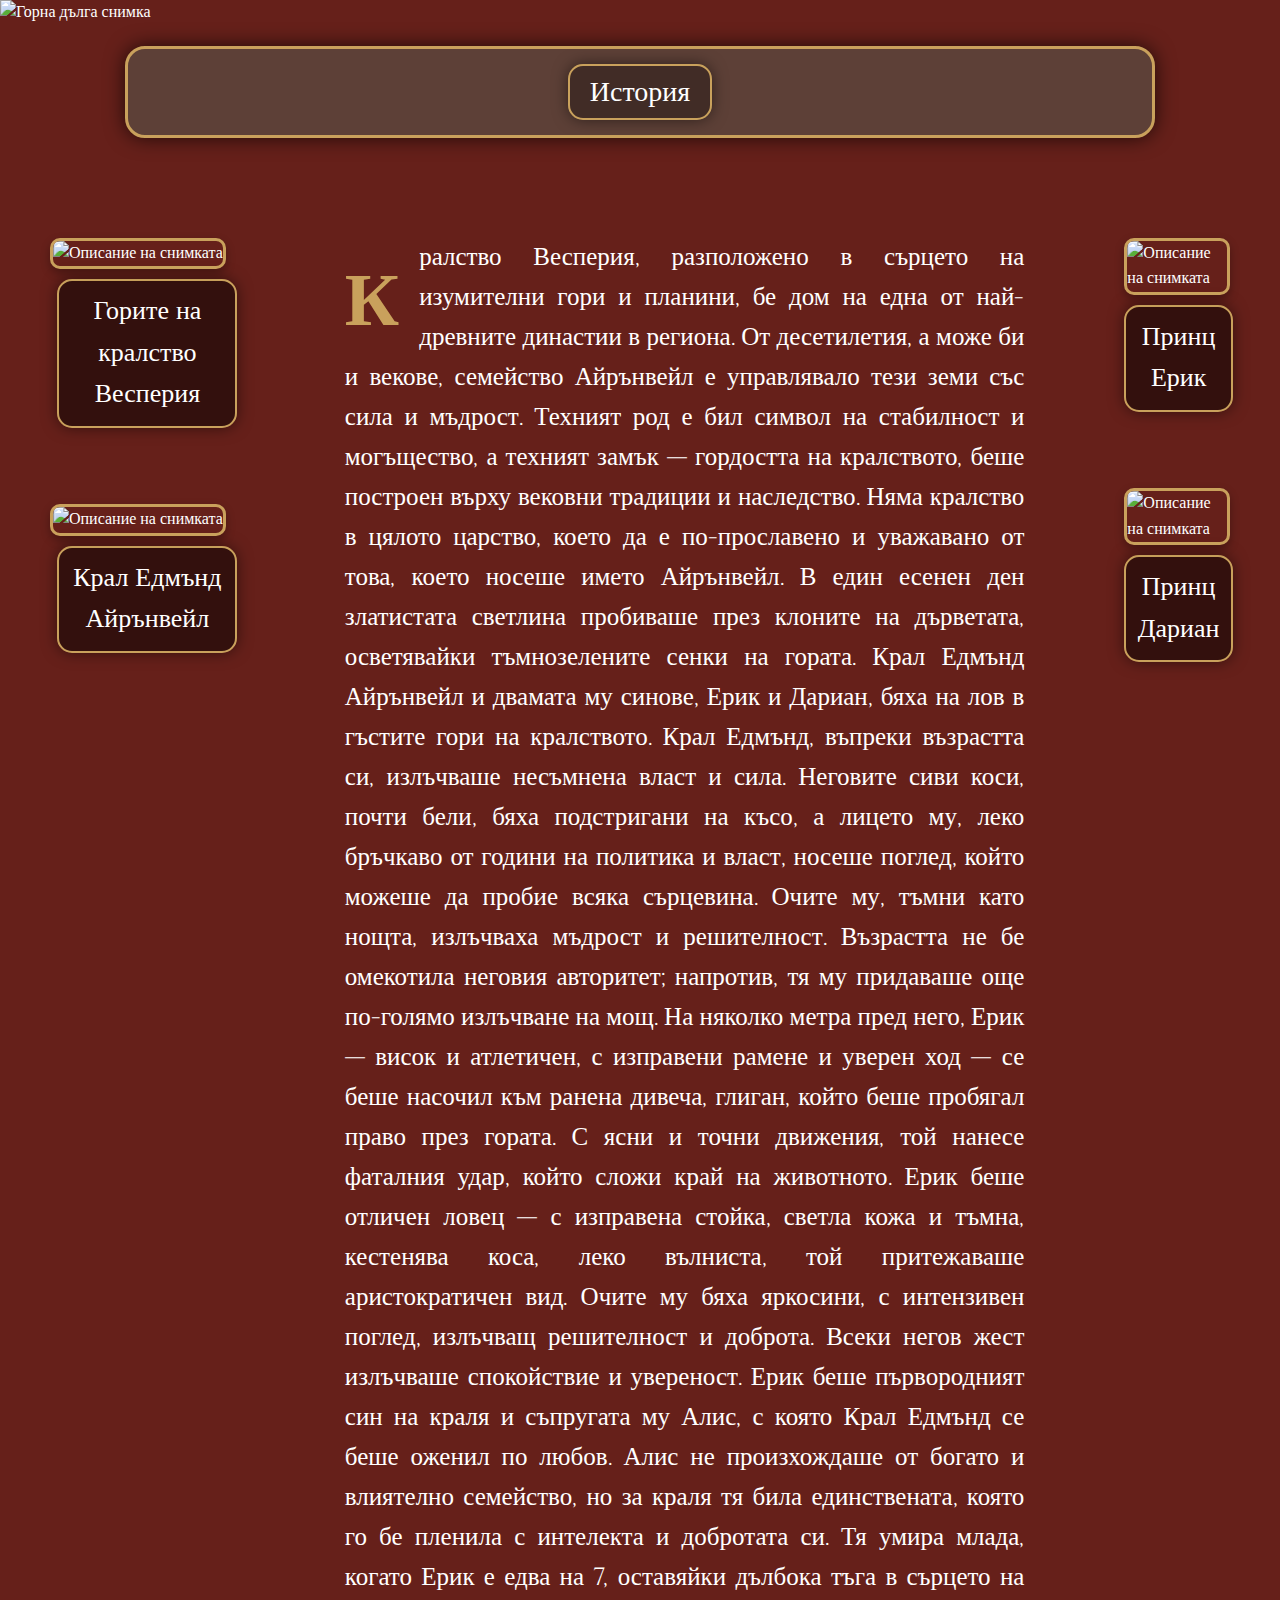
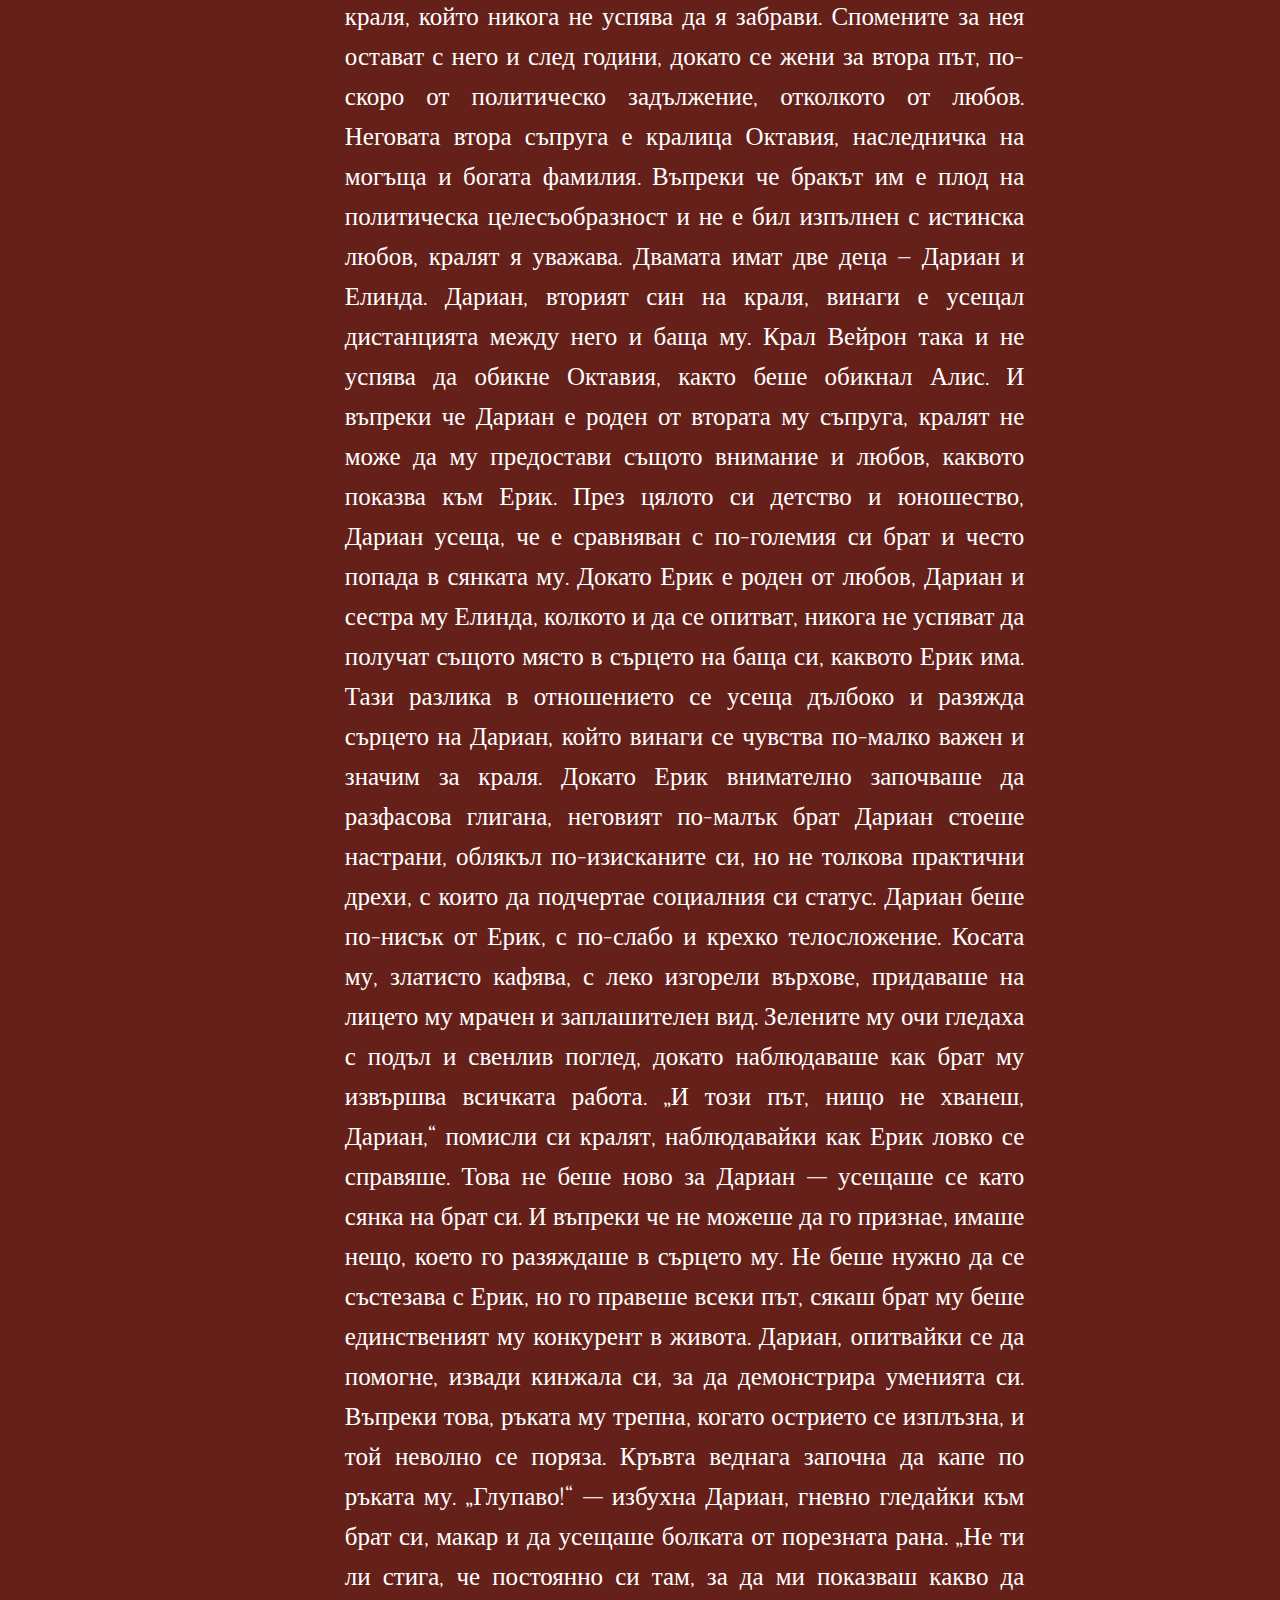
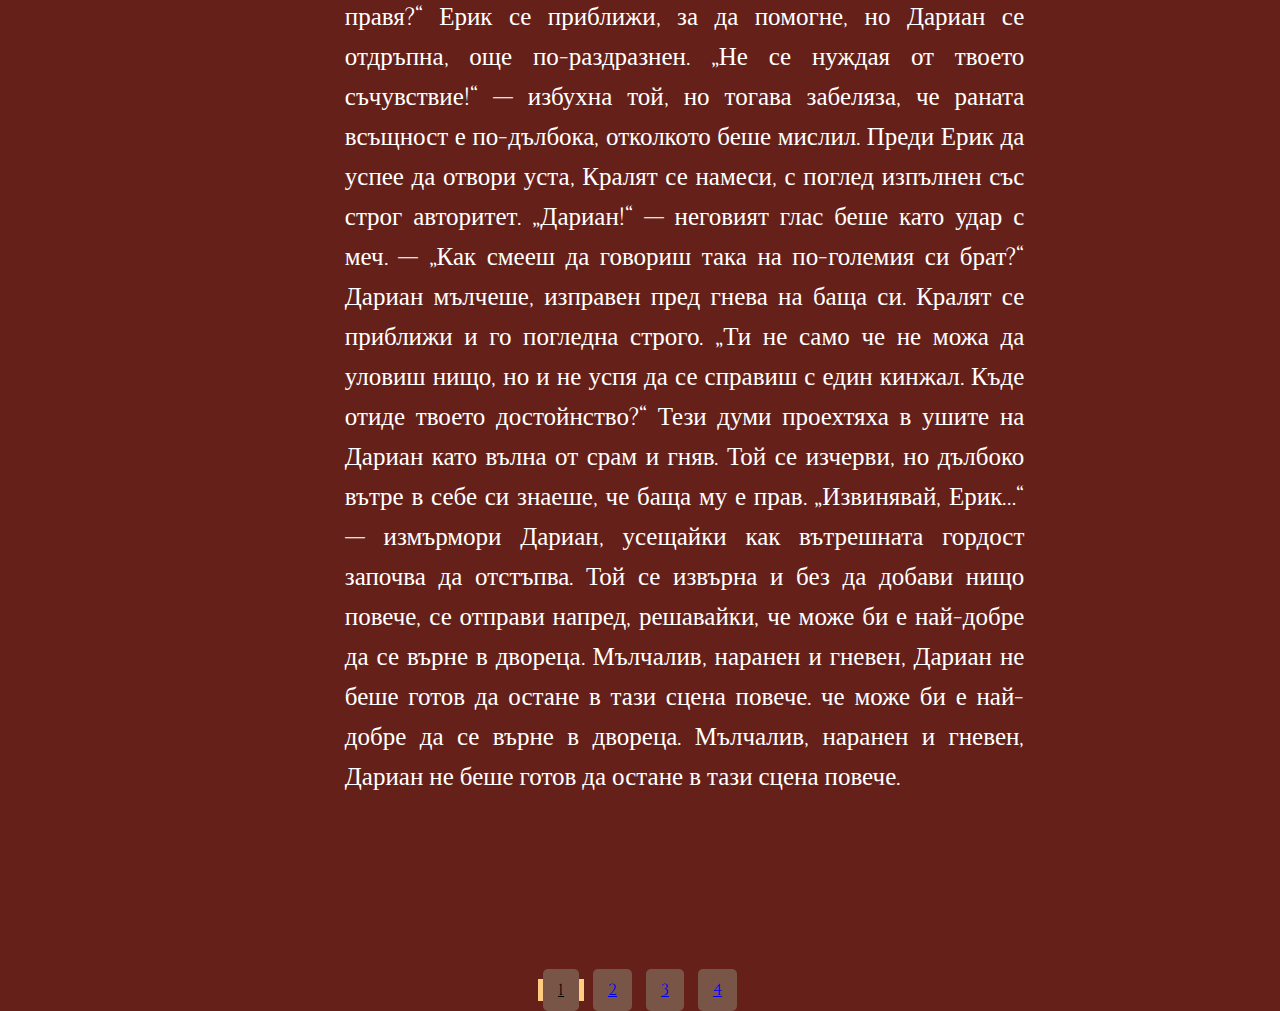
==== index.html @ 75ca9910 "Add files via upload" ====
<!DOCTYPE html>
<html lang="bg">
<head>
    <meta charset="UTF-8">
    <meta name="viewport" content="width=device-width, initial-scale=1.0">
    <title>История</title>
    
    <link href="https://fonts.googleapis.com/css2?family=Cinzel:wght@700&family=MedievalSharp&display=swap" rel="stylesheet">
    <link rel="stylesheet" href="style.css">
</head>
<body>
    <header>
        <img src="images /headimage.jpeg" alt="Горна дълга снимка">
    </header>

    <nav>
        <button>История</button>
    </nav>

    <main>
        <div class="side-images">
            <div class="image-item">
                <img src="images /image1.jpeg" alt="Описание на снимката">
                <p>Горите на кралство Весперия</p>
            </div>
            <div class="image-item">
                <img src="images /image2.jpeg" alt="Описание на снимката">
                <p>Крал Едмънд Айрънвейл</p>
            </div>
        </div>
        <article>
            <p>
                Кралство Весперия, разположено в сърцето на изумителни гори и планини, бе дом на една от най-древните династии в региона. От десетилетия, а може би и векове, семейство Айрънвейл е управлявало тези земи със сила и мъдрост. Техният род е бил символ на стабилност и могъщество, а техният замък — гордостта на кралството, беше построен върху вековни традиции и наследство. Няма кралство в цялото царство, което да е по-прославено и уважавано от това, което носеше името Айрънвейл.
В един есенен ден златистата светлина пробиваше през клоните на дърветата, осветявайки тъмнозелените сенки на гората. Крал Едмънд Айрънвейл и двамата му синове, Ерик и Дариан, бяха на лов в гъстите гори на кралството. Крал Едмънд, въпреки възрастта си, излъчваше несъмнена власт и сила. Неговите сиви коси, почти бели, бяха подстригани на късо, а лицето му, леко бръчкаво от години на политика и власт, носеше поглед, който можеше да пробие всяка сърцевина. Очите му, тъмни като нощта, излъчваха мъдрост и решителност. Възрастта не бе омекотила неговия авторитет; напротив, тя му придаваше още по-голямо излъчване на мощ.
На няколко метра пред него, Ерик — висок и атлетичен, с изправени рамене и уверен ход — се беше насочил към ранена дивеча, глиган, който беше пробягал право през гората. С ясни и точни движения, той нанесе фаталния удар, който сложи край на животното. Ерик беше отличен ловец — с изправена стойка, светла кожа и тъмна, кестенява коса, леко вълниста, той притежаваше аристократичен вид. Очите му бяха яркосини, с интензивен поглед, излъчващ решителност и доброта. Всеки негов жест излъчваше спокойствие и увереност.
Ерик беше първородният син на краля и съпругата му Алис, с която Крал Едмънд се беше оженил по любов. Алис не произхождаше от богато и влиятелно семейство, но за краля тя била единствената, която го бе пленила с интелекта и добротата си. Тя умира млада, когато Ерик е едва на 7, оставяйки дълбока тъга в сърцето на краля, който никога не успява да я забрави. Спомените за нея остават с него и след години, докато се жени за втора път, по-скоро от политическо задължение, отколкото от любов.
Неговата втора съпруга е кралица Октавия, наследничка на могъща и богата фамилия. Въпреки че бракът им е плод на политическа целесъобразност и не е бил изпълнен с истинска любов, кралят я уважава. Двамата имат две деца – Дариан и Елинда. Дариан, вторият син на краля, винаги е усещал дистанцията между него и баща му. Крал Вейрон така и не успява да обикне Октавия, както беше обикнал Алис. И въпреки че Дариан е роден от втората му съпруга, кралят не може да му предостави същото внимание и любов, каквото показва към Ерик. През цялото си детство и юношество, Дариан усеща, че е сравняван с по-големия си брат и често попада в сянката му.
Докато Ерик е роден от любов, Дариан и сестра му Елинда, колкото и да се опитват, никога не успяват да получат същото място в сърцето на баща си, каквото Ерик има. Тази разлика в отношението се усеща дълбоко и разяжда сърцето на Дариан, който винаги се чувства по-малко важен и значим за краля.
Докато Ерик внимателно започваше да разфасова глигана, неговият по-малък брат Дариан стоеше настрани, облякъл по-изисканите си, но не толкова практични дрехи, с които да подчертае социалния си статус. Дариан беше по-нисък от Ерик, с по-слабо и крехко телосложение. Косата му, златисто кафява, с леко изгорели върхове, придаваше на лицето му мрачен и заплашителен вид. Зелените му очи гледаха с подъл и свенлив поглед, докато наблюдаваше как брат му извършва всичката работа.
„И този път, нищо не хванеш, Дариан,“ помисли си кралят, наблюдавайки как Ерик ловко се справяше.
Това не беше ново за Дариан — усещаше се като сянка на брат си. И въпреки че не можеше да го признае, имаше нещо, което го разяждаше в сърцето му. Не беше нужно да се състезава с Ерик, но го правеше всеки път, сякаш брат му беше единственият му конкурент в живота.
Дариан, опитвайки се да помогне, извади кинжала си, за да демонстрира уменията си. Въпреки това, ръката му трепна, когато острието се изплъзна, и той неволно се поряза. Кръвта веднага започна да капе по ръката му.
„Глупаво!“ — избухна Дариан, гневно гледайки към брат си, макар и да усещаше болката от порезната рана. „Не ти ли стига, че постоянно си там, за да ми показваш какво да правя?“
Ерик се приближи, за да помогне, но Дариан се отдръпна, още по-раздразнен.
„Не се нуждая от твоето съчувствие!“ — избухна той, но тогава забеляза, че раната всъщност е по-дълбока, отколкото беше мислил.
Преди Ерик да успее да отвори уста, Кралят се намеси, с поглед изпълнен със строг авторитет.
„Дариан!“ — неговият глас беше като удар с меч. — „Как смееш да говориш така на по-големия си брат?“
Дариан мълчеше, изправен пред гнева на баща си. Кралят се приближи и го погледна строго. „Ти не само че не можа да уловиш нищо, но и не успя да се справиш с един кинжал. Къде отиде твоето достойнство?“
Тези думи проехтяха в ушите на Дариан като вълна от срам и гняв. Той се изчерви, но дълбоко вътре в себе си знаеше, че баща му е прав.
„Извинявай, Ерик…“ — измърмори Дариан, усещайки как вътрешната гордост започва да отстъпва.
Той се извърна и без да добави нищо повече, се отправи напред, решавайки, че може би е най-добре да се върне в двореца. Мълчалив, наранен и гневен, Дариан не беше готов да остане в тази сцена повече.
че може би е най-добре да се върне в двореца. Мълчалив, наранен и гневен, Дариан не беше готов да остане в тази сцена повече.
            </p>
        </article>
        


        <div class="side-images">

            <div class="image-item">
                <img src="images /image4.jpeg" alt="Описание на снимката">
                <p>Принц Ерик</p>
            </div>

            <div class="image-item">
                <img src="images /image3.jpeg" alt="Описание на снимката">
                <p>Принц Дариан</p>
            </div>

        </div>
    </main>

    <footer>
        <div class="pagination">
            <a href="index.html"class="active"><span>1</span></a>
            <a href="second.html" ><span>2</span></a>
            <a href="three.html"><span>3</span></a>
            <a href="four.html"><span>4</span></a>
        </div>
    </footer>
</body>
</html>
---- style.css ----
/* Общо за страницата */
body {
    font-family: 'Cinzel', serif;
    background-color: #66201a;
    color: white;
    margin: 0;
    padding: 0;
    line-height: 1.6;
}

/* Хедър изображение */
header img {
    width: 100%;
    height: 350px;
    object-fit: cover;
}

/* Навигация */
nav {
    background-color: #5d4037; /* Тъмно кафяв фон */
    padding: 15px 0;
    text-align: center;
    line-height: 1.6;
    border: 3px solid #c9a15c; /* Златист бордюр */
    border-radius: 20px; /* Закръглени ъгли */
    box-shadow: 0 0 20px rgba(0, 0, 0, 0.7); /* Дълбока сянка за изпъкване */
    max-width: 80%; /* По-стеснен контейнер */
    margin: 20px auto; /* Центрираме с отстояние отгоре и отдолу */
}

/* Бутоните вътре в навигацията */
nav button {
    background: rgba(0, 0, 0, 0.3); /* Полупрозрачен тъмен фон */
    border: 2px solid #c9a15c; /* Лека златиста рамка */
    color: white;
    font-size: 28px; /* Малко по-голям текст за заглавие */
    font-family: 'Old English Text MT', fantasy;
    padding: 10px 20px;
    border-radius: 15px; /* Закръглени ъгли на бутоните */
    box-shadow: 0 0 15px rgba(0, 0, 0, 0.5); /* Лека сянка за дълбочина */
    transition: all 0.3s ease; /* Плавна анимация при ховър */
}

/* Ховър ефект за бутоните */
nav button:hover {
    background-color: #ffcc80; /* Светло златист фон */
    color: black; /* Контрастен текст */
    transform: scale(1.1); /* Леко уголемяване при ховър */
}
/* Основен контейнер */
main {
    display: flex;
    justify-content: center;
    gap: 50px; /* Разстояние между текста и снимките */
    padding: 50px;
    max-width: 1500px; /* Позволяваме повече ширина */
    margin: 0 auto;
}

/* Контейнер за снимките */
.side-images {
    display: flex;
    flex-direction: column;
    gap: 50px;
    margin-top: 30px;
}

/* Стил на снимките */
.side-images img {
    width: 100%; /* Ширина на изображението според родителския контейнер */
    max-width: 500px; /* Ограничаваме максималната ширина на изображението */
    height: auto;
    border: 3px solid #c9a15c; /* Златиста рамка около изображението */
    border-radius: 10px; /* Закръглени ъгли за по-елегантен вид */
    box-shadow: 0 4px 10px rgba(0, 0, 0, 0.3); /* Лека сянка за дълбочина */
    transition: all 0.3s ease; /* Плавно преминаване между ефектите */
}

/* Ховър ефект за снимките */
.side-images img:hover {
    transform: scale(1.05); /* Леко уголемяване при ховър */
    box-shadow: 0 6px 15px rgba(0, 0, 0, 0.5); /* Засилена сянка при ховър */
}

/* Контейнер за бутони */
footer {
    margin-top: 50px;
    text-align: center;
}

/* Бутоните за страници */
.pagination span {
    padding: 10px 15px;
    margin: 5px;
    background-color: #795548;
    cursor: pointer;
    border-radius: 5px;
}

/* Активен бутон */
.pagination .active {
    background-color: #ffcc80;
    color: black;
}

/* Първа буква на абзаца */
article p::first-letter {
    font-size: 3em;
    font-family: 'MedievalSharp', cursive;
    font-weight: bold;
    color: #c9a15c;
    float: left;
    margin-right: 20px;
}

/* Заглавия */
article h1, article h2 {
    font-family: 'Cinzel', serif;
    font-size: 2em;
    text-align: center;
    color: white;
    margin-top: 20px;
    max-width: 700px;
    margin: 0 auto;
    padding: 0 20px;
}

/* Абзаци */
article p {
    flex: 1; /* Изпълва наличното пространство */
    max-width: 1300px; /* Достатъчно широк текст */
    margin: 0 auto;
    padding: 30px 50px;
    text-align: justify;
    margin-bottom: 50px;
    font-size: 25px;
    animation: fadeIn 1s ease-out;
}

/* Текст под снимките */
.side-images p {
    font-size: 26px;
    color: rgb(193, 90, 34);
    color: white;
    margin-top: 10px;
    text-align: center;
    padding: 10px; /* Отстояние вътре в рамката */
    border: 2px solid #c9a15c; /* Златист бордюр */
    border-radius: 15px; /* Закръглени ъгли */
    background-color: rgba(0, 0, 0, 0.5); /* Полупрозрачен тъмен фон */
    box-shadow: 0 0 15px rgba(0, 0, 0, 0.5); /* Лека сянка за дълбочина */
    width: 80%; /* Да не е прекалено широк текстът */
    margin-left: auto;
    margin-right: auto;
    font-family: 'Cinzel', serif; /* Средновековен стил */
}

@keyframes fadeIn {
    from {
        opacity: 0;
        transform: translateY(50px);
    }
    to {
        opacity: 1;
        transform: translateY(0);
    }
}
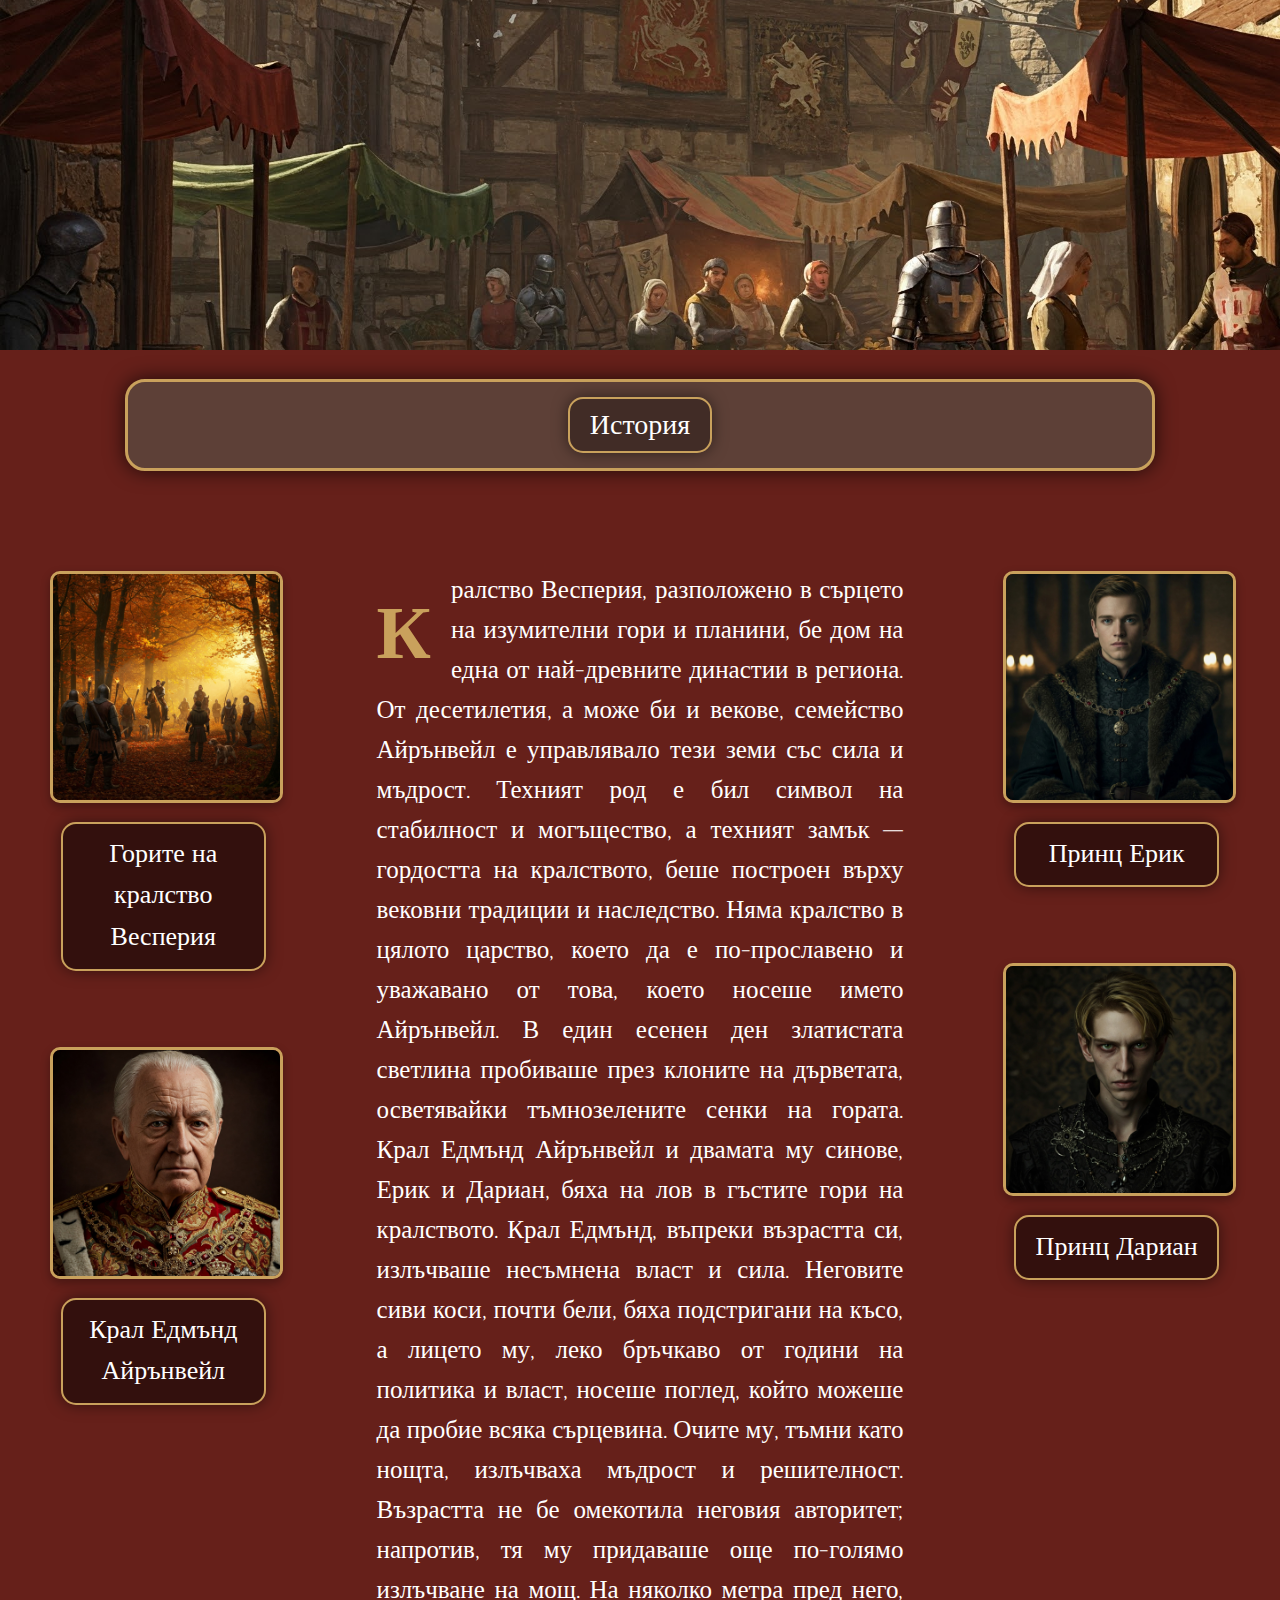
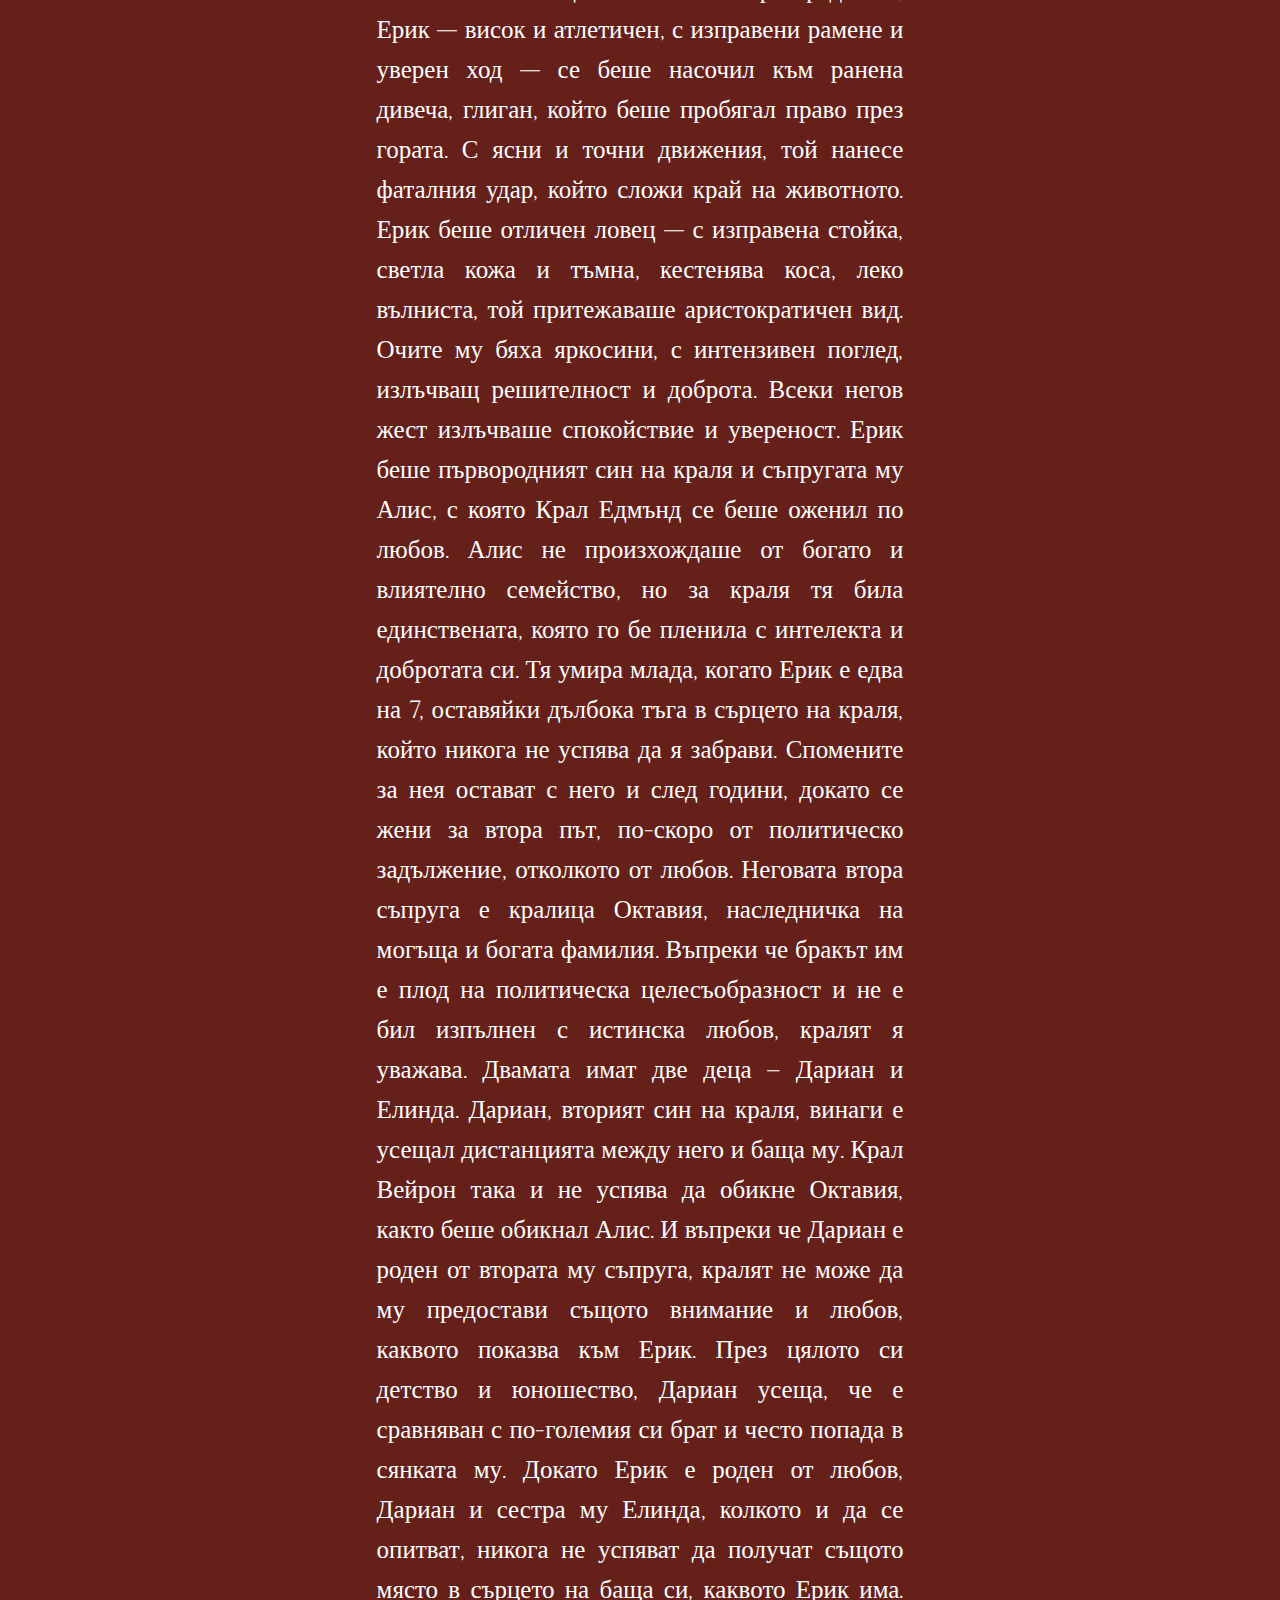
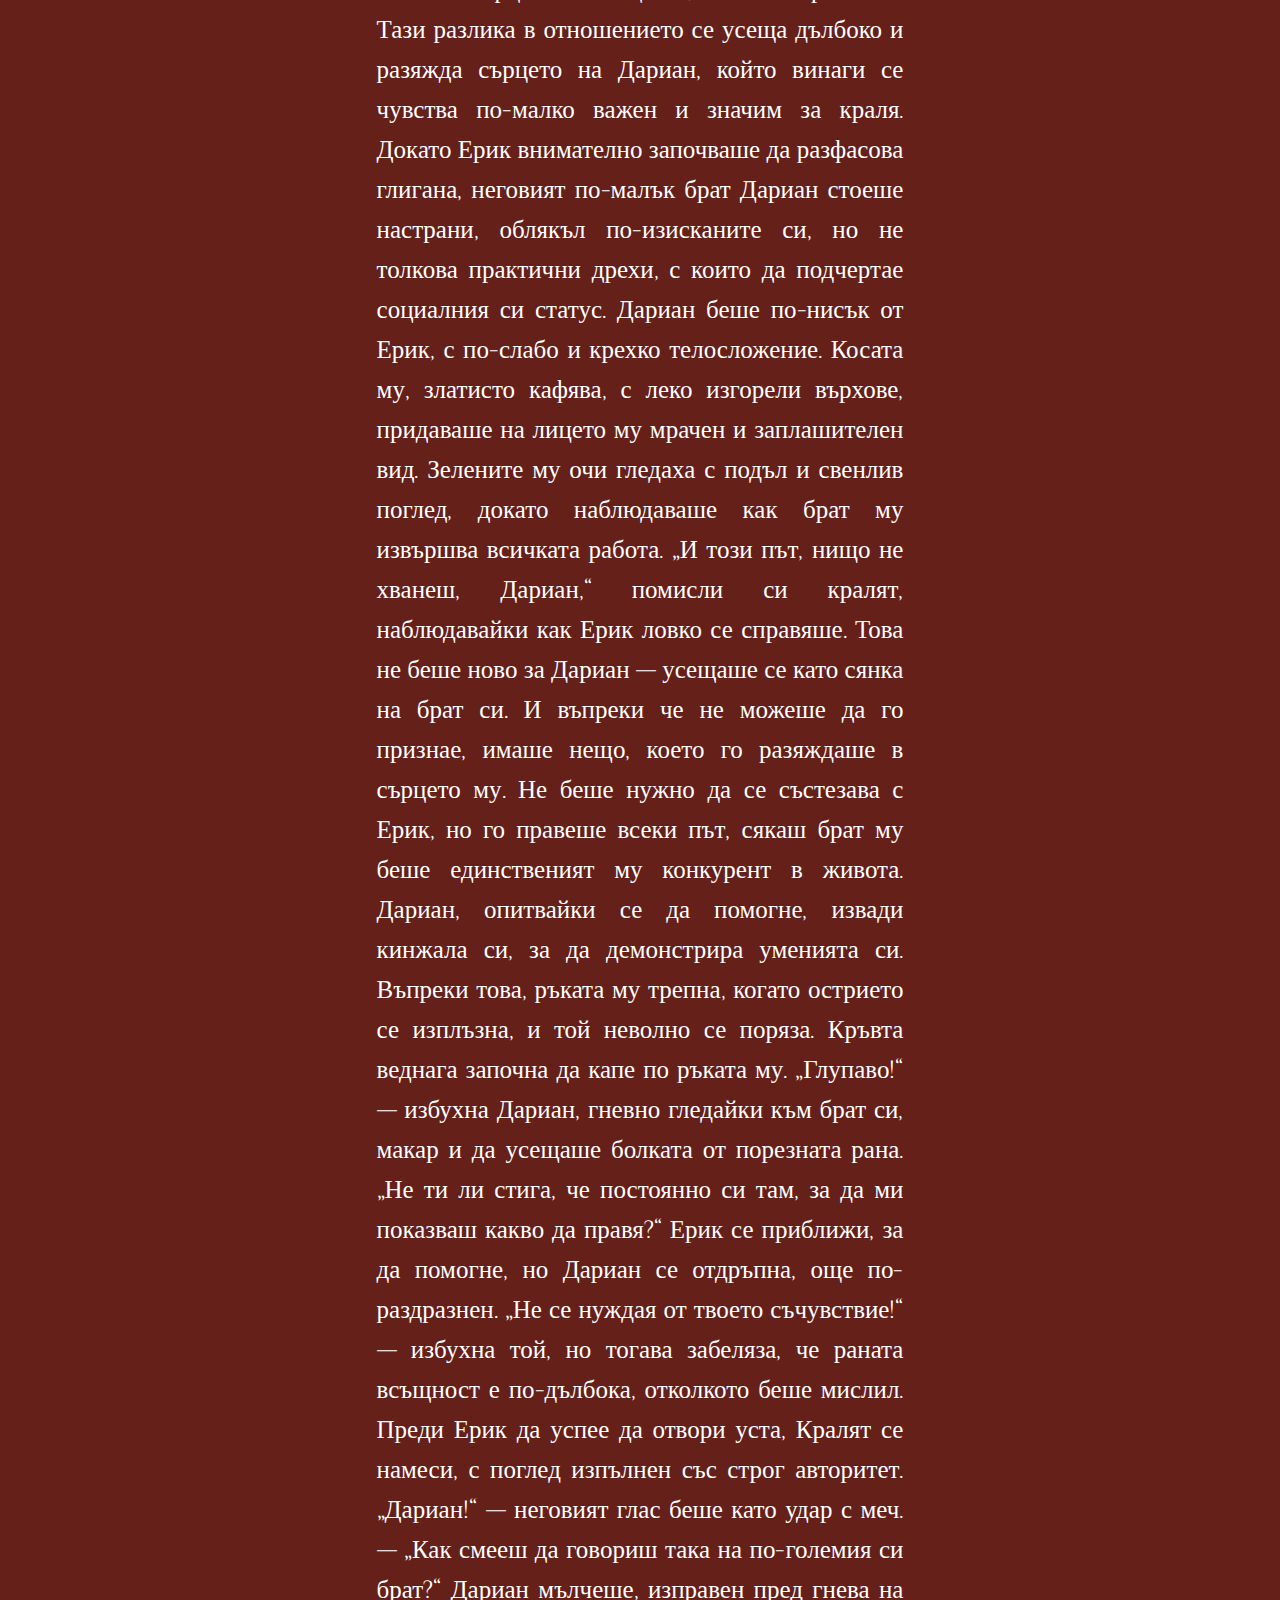
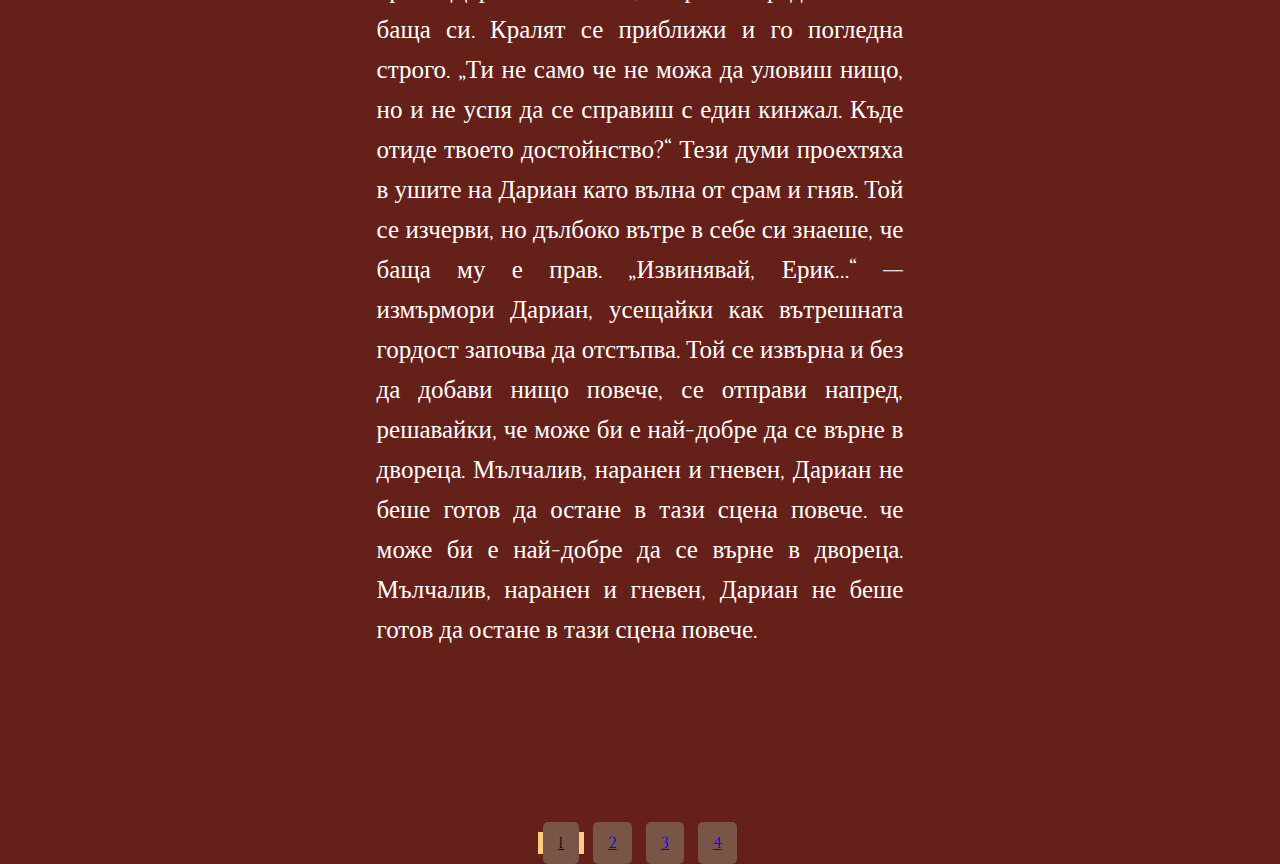
==== commit 20f858ef: "Update index.html" ====
--- a/index.html
+++ b/index.html
@@ -10,7 +10,7 @@
 </head>
 <body>
     <header>
-        <img src="images /headimage.jpeg" alt="Горна дълга снимка">
+        <img src="headimage.jpeg" alt="Горна дълга снимка">
     </header>
 
     <nav>
@@ -20,11 +20,11 @@
     <main>
         <div class="side-images">
             <div class="image-item">
-                <img src="images /image1.jpeg" alt="Описание на снимката">
+                <img src="image1.jpeg" alt="Описание на снимката">
                 <p>Горите на кралство Весперия</p>
             </div>
             <div class="image-item">
-                <img src="images /image2.jpeg" alt="Описание на снимката">
+                <img src="image2.jpeg" alt="Описание на снимката">
                 <p>Крал Едмънд Айрънвейл</p>
             </div>
         </div>
@@ -58,12 +58,12 @@
         <div class="side-images">
 
             <div class="image-item">
-                <img src="images /image4.jpeg" alt="Описание на снимката">
+                <img src="image4.jpeg" alt="Описание на снимката">
                 <p>Принц Ерик</p>
             </div>
 
             <div class="image-item">
-                <img src="images /image3.jpeg" alt="Описание на снимката">
+                <img src="image3.jpeg" alt="Описание на снимката">
                 <p>Принц Дариан</p>
             </div>
 
